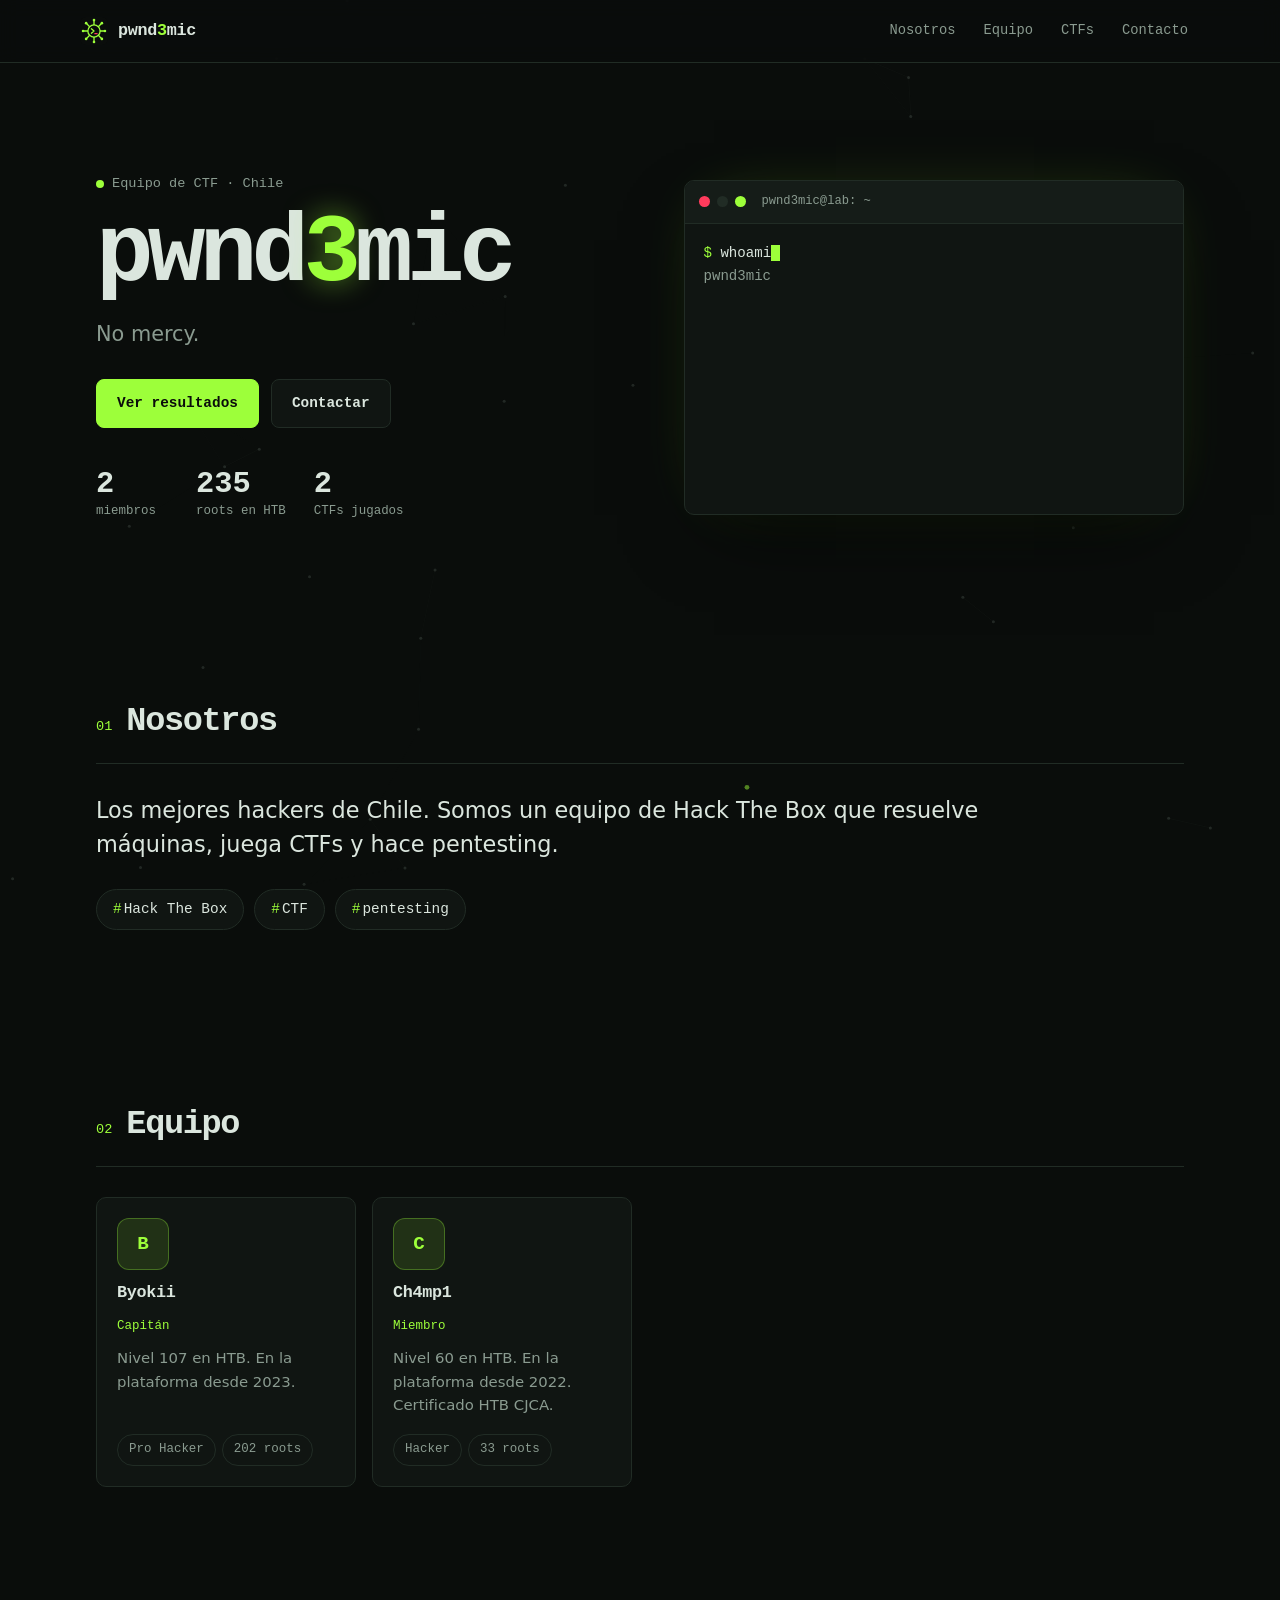
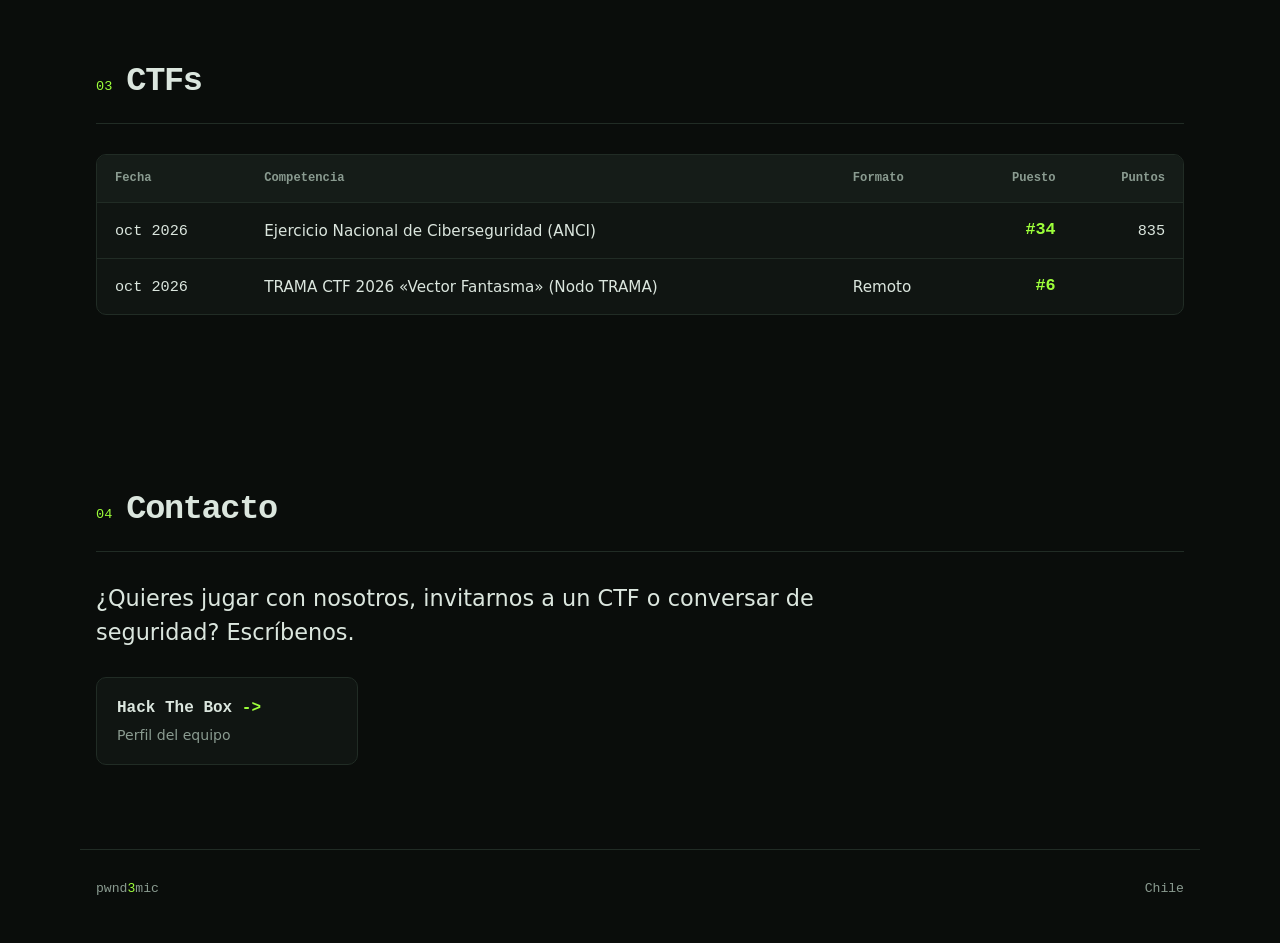
==== index.html @ 83a63212 "Sitio inicial del equipo pwnd3mic Co-Authored-By: Claude Fable 5.2 <noreply@anthropic.com>" ====
<!doctype html>
<html lang="es">
<head>
  <meta charset="utf-8">
  <meta name="viewport" content="width=device-width, initial-scale=1">
  <title>pwnd3mic | Equipo de CTF y pentesting</title>
  <meta name="description" content="pwnd3mic, equipo de CTF y pentesting. Resultados, writeups y miembros.">
  <meta name="theme-color" content="#0a0d0b">
  <link rel="icon" href="assets/logo.svg" type="image/svg+xml">
  <link rel="stylesheet" href="css/style.css">
</head>
<body>
  <a class="skip" href="#contenido">Saltar al contenido</a>
  <canvas id="red" aria-hidden="true"></canvas>

  <header class="barra">
    <a class="marca" href="#inicio" aria-label="pwnd3mic, inicio">
      <img src="assets/logo.svg" alt="" width="28" height="28">
      <span>pwnd<em>3</em>mic</span>
    </a>
    <button class="menu-btn" aria-expanded="false" aria-controls="nav" aria-label="Abrir menú">
      <span></span><span></span><span></span>
    </button>
    <nav id="nav" aria-label="Principal">
      <a href="#nosotros">Nosotros</a>
      <a href="#equipo">Equipo</a>
      <a href="#ctfs">CTFs</a>
      <a href="#writeups">Writeups</a>
      <a href="#contacto">Contacto</a>
    </nav>
  </header>

  <main id="contenido">
    <section class="portada" id="inicio">
      <div class="portada-texto">
        <p class="pre"><span class="punto"></span> <span id="origen">Equipo de CTF</span></p>
        <h1>pwnd<em>3</em>mic</h1>
        <p class="lema" id="lema"></p>
        <div class="acciones">
          <a class="btn btn-primario" href="#writeups">Leer writeups</a>
          <a class="btn" href="#contacto">Contactar</a>
        </div>
        <dl class="cifras" id="cifras"></dl>
      </div>

      <div class="terminal" role="img" aria-label="Terminal animada que presenta al equipo">
        <div class="terminal-barra">
          <i></i><i></i><i></i>
          <span>pwnd3mic@lab: ~</span>
        </div>
        <pre id="terminal" aria-hidden="true"></pre>
      </div>
    </section>

    <section id="nosotros" class="bloque">
      <header class="titulo">
        <span class="num">01</span>
        <h2>Nosotros</h2>
      </header>
      <div class="nosotros">
        <p class="grande" id="descripcion"></p>
        <ul class="categorias" id="categorias"></ul>
      </div>
    </section>

    <section id="equipo" class="bloque">
      <header class="titulo">
        <span class="num">02</span>
        <h2>Equipo</h2>
      </header>
      <div class="rejilla" id="miembros"></div>
    </section>

    <section id="ctfs" class="bloque">
      <header class="titulo">
        <span class="num">03</span>
        <h2>CTFs</h2>
      </header>
      <div class="tabla-caja">
        <table>
          <thead>
            <tr>
              <th scope="col">Fecha</th>
              <th scope="col">Competencia</th>
              <th scope="col">Formato</th>
              <th scope="col" class="der">Puesto</th>
              <th scope="col" class="der">Puntos</th>
            </tr>
          </thead>
          <tbody id="tabla-ctfs"></tbody>
        </table>
      </div>
    </section>

    <section id="writeups" class="bloque">
      <header class="titulo">
        <span class="num">04</span>
        <h2>Writeups</h2>
      </header>
      <div class="filtros" id="filtros" role="group" aria-label="Filtrar por categoría"></div>
      <div class="rejilla rejilla-ancha" id="lista-writeups"></div>
    </section>

    <section id="contacto" class="bloque">
      <header class="titulo">
        <span class="num">05</span>
        <h2>Contacto</h2>
      </header>
      <p class="grande">¿Quieres jugar con nosotros, invitarnos a un CTF o conversar de seguridad? Escríbenos.</p>
      <div class="enlaces" id="enlaces"></div>
    </section>
  </main>

  <footer class="pie">
    <span>pwnd<em>3</em>mic</span>
    <span id="pie-info"></span>
  </footer>

  <script src="js/data.js"></script>
  <script src="js/main.js"></script>
</body>
</html>
---- css/style.css ----
:root {
  --fondo: #0a0d0b;
  --capa: #101512;
  --capa-2: #151c18;
  --linea: #212c25;
  --texto: #dbe6de;
  --tenue: #8a9b90;
  --acento: #9dff3a;
  --acento-suave: rgba(157, 255, 58, 0.12);
  --alerta: #ff3b5c;
  --mono: ui-monospace, "Cascadia Code", "JetBrains Mono", Consolas, "Liberation Mono", monospace;
  --sans: system-ui, -apple-system, "Segoe UI", Roboto, sans-serif;
  --ancho: 1120px;
  --radio: 10px;
}

*, *::before, *::after { box-sizing: border-box; }

html { scroll-behavior: smooth; scroll-padding-top: 76px; }

body {
  margin: 0;
  background: var(--fondo);
  color: var(--texto);
  font-family: var(--sans);
  font-size: 16px;
  line-height: 1.6;
  -webkit-font-smoothing: antialiased;
  overflow-x: hidden;
}

[hidden] { display: none !important; }
a { color: inherit; }
em { font-style: normal; color: var(--acento); }
:focus-visible { outline: 2px solid var(--acento); outline-offset: 3px; border-radius: 4px; }
::selection { background: var(--acento); color: var(--fondo); }

.skip {
  position: absolute; left: -999px; top: 8px; z-index: 100;
  background: var(--acento); color: var(--fondo); padding: 8px 14px; border-radius: 6px;
}
.skip:focus { left: 8px; }

#red {
  position: fixed; inset: 0; width: 100%; height: 100%;
  z-index: -1; opacity: 0.55; pointer-events: none;
}

/* Barra superior */
.barra {
  position: sticky; top: 0; z-index: 50;
  display: flex; align-items: center; justify-content: space-between; gap: 16px;
  padding: 12px max(16px, calc((100vw - var(--ancho)) / 2));
  background: rgba(10, 13, 11, 0.82);
  backdrop-filter: blur(10px);
  border-bottom: 1px solid var(--linea);
}
.marca {
  display: inline-flex; align-items: center; gap: 10px;
  font-family: var(--mono); font-weight: 700; font-size: 1.05rem;
  text-decoration: none; letter-spacing: -0.02em;
}
.barra nav { display: flex; gap: 4px; }
.barra nav a {
  font-family: var(--mono); font-size: 0.86rem; color: var(--tenue);
  text-decoration: none; padding: 8px 12px; border-radius: 6px;
  transition: color 0.15s, background 0.15s;
}
.barra nav a:hover, .barra nav a.activo { color: var(--acento); background: var(--acento-suave); }
.menu-btn {
  display: none; width: 40px; height: 40px; padding: 10px;
  background: none; border: 1px solid var(--linea); border-radius: 8px; cursor: pointer;
  flex-direction: column; justify-content: space-between;
}
.menu-btn span { display: block; height: 2px; background: var(--texto); border-radius: 2px; }

/* Portada */
.portada {
  max-width: var(--ancho); margin: 0 auto;
  padding: clamp(48px, 9vw, 110px) 16px clamp(48px, 7vw, 90px);
  display: grid; grid-template-columns: minmax(0, 1.05fr) minmax(0, 1fr);
  gap: clamp(28px, 5vw, 64px); align-items: center;
}
.pre {
  font-family: var(--mono); font-size: 0.85rem; color: var(--tenue);
  margin: 0 0 14px; display: flex; align-items: center; gap: 8px;
}
.punto {
  width: 8px; height: 8px; border-radius: 50%; background: var(--acento);
  box-shadow: 0 0 0 0 rgba(157, 255, 58, 0.6); animation: pulso 2.2s infinite;
}
@keyframes pulso {
  70% { box-shadow: 0 0 0 10px rgba(157, 255, 58, 0); }
  100% { box-shadow: 0 0 0 0 rgba(157, 255, 58, 0); }
}
h1 {
  font-family: var(--mono); font-weight: 800;
  font-size: clamp(2.9rem, 9.5vw, 6rem);
  line-height: 0.95; letter-spacing: -0.06em; margin: 0;
  text-wrap: balance;
}
h1 em { text-shadow: 0 0 28px rgba(157, 255, 58, 0.55); }
.lema { font-size: clamp(1.05rem, 2.2vw, 1.3rem); color: var(--tenue); margin: 18px 0 28px; max-width: 34ch; }

.acciones { display: flex; flex-wrap: wrap; gap: 12px; }
.btn {
  font-family: var(--mono); font-size: 0.9rem; font-weight: 600;
  text-decoration: none; padding: 12px 20px; border-radius: 8px;
  border: 1px solid var(--linea); background: var(--capa);
  transition: transform 0.15s, border-color 0.15s, background 0.15s;
}
.btn:hover { border-color: var(--acento); transform: translateY(-2px); }
.btn-primario { background: var(--acento); color: var(--fondo); border-color: var(--acento); }
.btn-primario:hover { background: #b6ff6b; }

.cifras { display: flex; flex-wrap: wrap; gap: 28px; margin: 40px 0 0; }
.cifras div { min-width: 72px; }
.cifras dt { font-family: var(--mono); font-size: 0.78rem; color: var(--tenue); order: 2; }
.cifras dd { margin: 0; font-family: var(--mono); font-size: 1.9rem; font-weight: 700; line-height: 1.1; font-variant-numeric: tabular-nums; }
.cifras div { display: flex; flex-direction: column; }

/* Terminal */
.terminal {
  background: var(--capa); border: 1px solid var(--linea); border-radius: var(--radio);
  box-shadow: 0 30px 80px -30px rgba(0, 0, 0, 0.9), 0 0 60px -30px rgba(157, 255, 58, 0.35);
  overflow: hidden; min-width: 0;
}
.terminal-barra {
  display: flex; align-items: center; gap: 7px; padding: 11px 14px;
  border-bottom: 1px solid var(--linea); background: var(--capa-2);
}
.terminal-barra i { width: 11px; height: 11px; border-radius: 50%; background: var(--linea); }
.terminal-barra i:first-child { background: var(--alerta); }
.terminal-barra i:nth-child(3) { background: var(--acento); }
.terminal-barra span { font-family: var(--mono); font-size: 0.76rem; color: var(--tenue); margin-left: 8px; }
.terminal pre {
  margin: 0; padding: 18px; min-height: 290px;
  font-family: var(--mono); font-size: 0.88rem; line-height: 1.7;
  white-space: pre-wrap; overflow-wrap: anywhere;
}
.terminal .p { color: var(--acento); }
.terminal .o { color: var(--tenue); }
.cursor {
  display: inline-block; width: 0.6em; height: 1.1em; vertical-align: text-bottom;
  background: var(--acento); animation: parpadeo 1s steps(1) infinite;
}
@keyframes parpadeo { 50% { opacity: 0; } }

/* Secciones */
.bloque { max-width: var(--ancho); margin: 0 auto; padding: clamp(44px, 7vw, 84px) 16px; }
.titulo { display: flex; align-items: baseline; gap: 14px; margin-bottom: 30px; border-bottom: 1px solid var(--linea); padding-bottom: 14px; }
.titulo .num { font-family: var(--mono); font-size: 0.85rem; color: var(--acento); }
h2 { font-family: var(--mono); font-size: clamp(1.5rem, 3.6vw, 2.1rem); letter-spacing: -0.04em; margin: 0; }
.grande { font-size: clamp(1.1rem, 2.3vw, 1.4rem); line-height: 1.5; max-width: 62ch; margin: 0 0 28px; text-wrap: pretty; }

.categorias { list-style: none; padding: 0; margin: 0; display: flex; flex-wrap: wrap; gap: 10px; }
.chip {
  font-family: var(--mono); font-size: 0.78rem; padding: 5px 11px; border-radius: 999px;
  border: 1px solid var(--linea); color: var(--tenue); background: var(--capa);
}
.categorias .chip { font-size: 0.9rem; padding: 8px 16px; color: var(--texto); }
.categorias .chip::before { content: "#"; color: var(--acento); margin-right: 2px; }

.rejilla { display: grid; grid-template-columns: repeat(auto-fill, minmax(230px, 1fr)); gap: 16px; }
.rejilla-ancha { grid-template-columns: repeat(auto-fill, minmax(min(100%, 300px), 1fr)); }

.tarjeta {
  position: relative; display: flex; flex-direction: column; gap: 10px;
  background: var(--capa); border: 1px solid var(--linea); border-radius: var(--radio);
  padding: 20px; text-decoration: none; min-width: 0;
  transition: transform 0.18s, border-color 0.18s;
}
a.tarjeta:hover, .tarjeta.viva:hover { transform: translateY(-3px); border-color: var(--acento); }
.tarjeta h3 { font-family: var(--mono); font-size: 1.05rem; margin: 0; letter-spacing: -0.02em; overflow-wrap: anywhere; }
.tarjeta p { margin: 0; color: var(--tenue); font-size: 0.93rem; }
.tarjeta .meta { font-family: var(--mono); font-size: 0.76rem; color: var(--tenue); }
.tarjeta .chips { display: flex; flex-wrap: wrap; gap: 6px; margin-top: auto; padding-top: 6px; }

.avatar {
  width: 52px; height: 52px; border-radius: 12px; display: grid; place-items: center;
  font-family: var(--mono); font-weight: 700; font-size: 1.2rem;
  color: var(--acento); background: var(--acento-suave); border: 1px solid rgba(157, 255, 58, 0.3);
}
.rol { font-family: var(--mono); font-size: 0.78rem; color: var(--acento); }

.ejemplo {
  position: absolute; top: 12px; right: 12px;
  font-family: var(--mono); font-size: 0.68rem; padding: 2px 8px; border-radius: 999px;
  color: var(--alerta); border: 1px dashed rgba(255, 59, 92, 0.6);
}
td .ejemplo { position: static; margin-left: 8px; }

/* Tabla */
.tabla-caja { border: 1px solid var(--linea); border-radius: var(--radio); overflow-x: auto; background: var(--capa); }
table { width: 100%; border-collapse: collapse; min-width: 560px; }
th, td { padding: 14px 18px; text-align: left; border-bottom: 1px solid var(--linea); }
th { font-family: var(--mono); font-size: 0.76rem; font-weight: 600; color: var(--tenue); background: var(--capa-2); }
td { font-size: 0.95rem; }
tbody tr:last-child td { border-bottom: 0; }
tbody tr:hover { background: var(--capa-2); }
.der { text-align: right; }
td.mono, td.der { font-family: var(--mono); font-variant-numeric: tabular-nums; }
.puesto b { color: var(--acento); font-size: 1.05rem; }
.puesto small { color: var(--tenue); }

/* Filtros */
.filtros { display: flex; flex-wrap: wrap; gap: 8px; margin-bottom: 22px; }
.filtros button {
  font-family: var(--mono); font-size: 0.82rem; padding: 7px 14px; border-radius: 999px;
  border: 1px solid var(--linea); background: var(--capa); color: var(--tenue); cursor: pointer;
  transition: color 0.15s, border-color 0.15s, background 0.15s;
}
.filtros button:hover { color: var(--texto); border-color: var(--tenue); }
.filtros button[aria-pressed="true"] { color: var(--fondo); background: var(--acento); border-color: var(--acento); }

.dif-fácil { color: var(--acento); }
.dif-media { color: #ffd23f; }
.dif-difícil { color: var(--alerta); }

/* Contacto */
.enlaces { display: grid; grid-template-columns: repeat(auto-fill, minmax(220px, 1fr)); gap: 14px; }
.enlace {
  display: flex; flex-direction: column; gap: 2px; padding: 18px 20px;
  background: var(--capa); border: 1px solid var(--linea); border-radius: var(--radio);
  text-decoration: none; transition: border-color 0.18s, transform 0.18s;
}
a.enlace:hover { border-color: var(--acento); transform: translateY(-3px); }
.enlace strong { font-family: var(--mono); }
.enlace strong::after { content: " ->"; color: var(--acento); }
.enlace span { color: var(--tenue); font-size: 0.88rem; }
.enlace.pendiente { opacity: 0.55; border-style: dashed; }
.enlace.pendiente strong::after { content: ""; }

.vacio { color: var(--tenue); font-family: var(--mono); font-size: 0.9rem; }

.pie {
  max-width: var(--ancho); margin: 0 auto; padding: 28px 16px 44px;
  display: flex; flex-wrap: wrap; justify-content: space-between; gap: 10px;
  border-top: 1px solid var(--linea); font-family: var(--mono); font-size: 0.82rem; color: var(--tenue);
}

/* Aparición al hacer scroll */
.aparece { opacity: 0; transform: translateY(18px); transition: opacity 0.6s, transform 0.6s; }
.aparece.visto { opacity: 1; transform: none; }

@media (max-width: 820px) {
  .portada { grid-template-columns: 1fr; }
  .terminal pre { min-height: 250px; font-size: 0.82rem; }
  .menu-btn { display: flex; }
  .barra nav {
    display: none; position: absolute; top: 100%; left: 0; right: 0;
    flex-direction: column; padding: 10px 16px 16px;
    background: var(--fondo); border-bottom: 1px solid var(--linea);
  }
  .barra nav.abierto { display: flex; }
  .barra nav a { padding: 12px; font-size: 0.95rem; }
}

@media (prefers-reduced-motion: reduce) {
  html { scroll-behavior: auto; }
  *, *::before, *::after { animation: none !important; transition: none !important; }
  .aparece { opacity: 1; transform: none; }
}
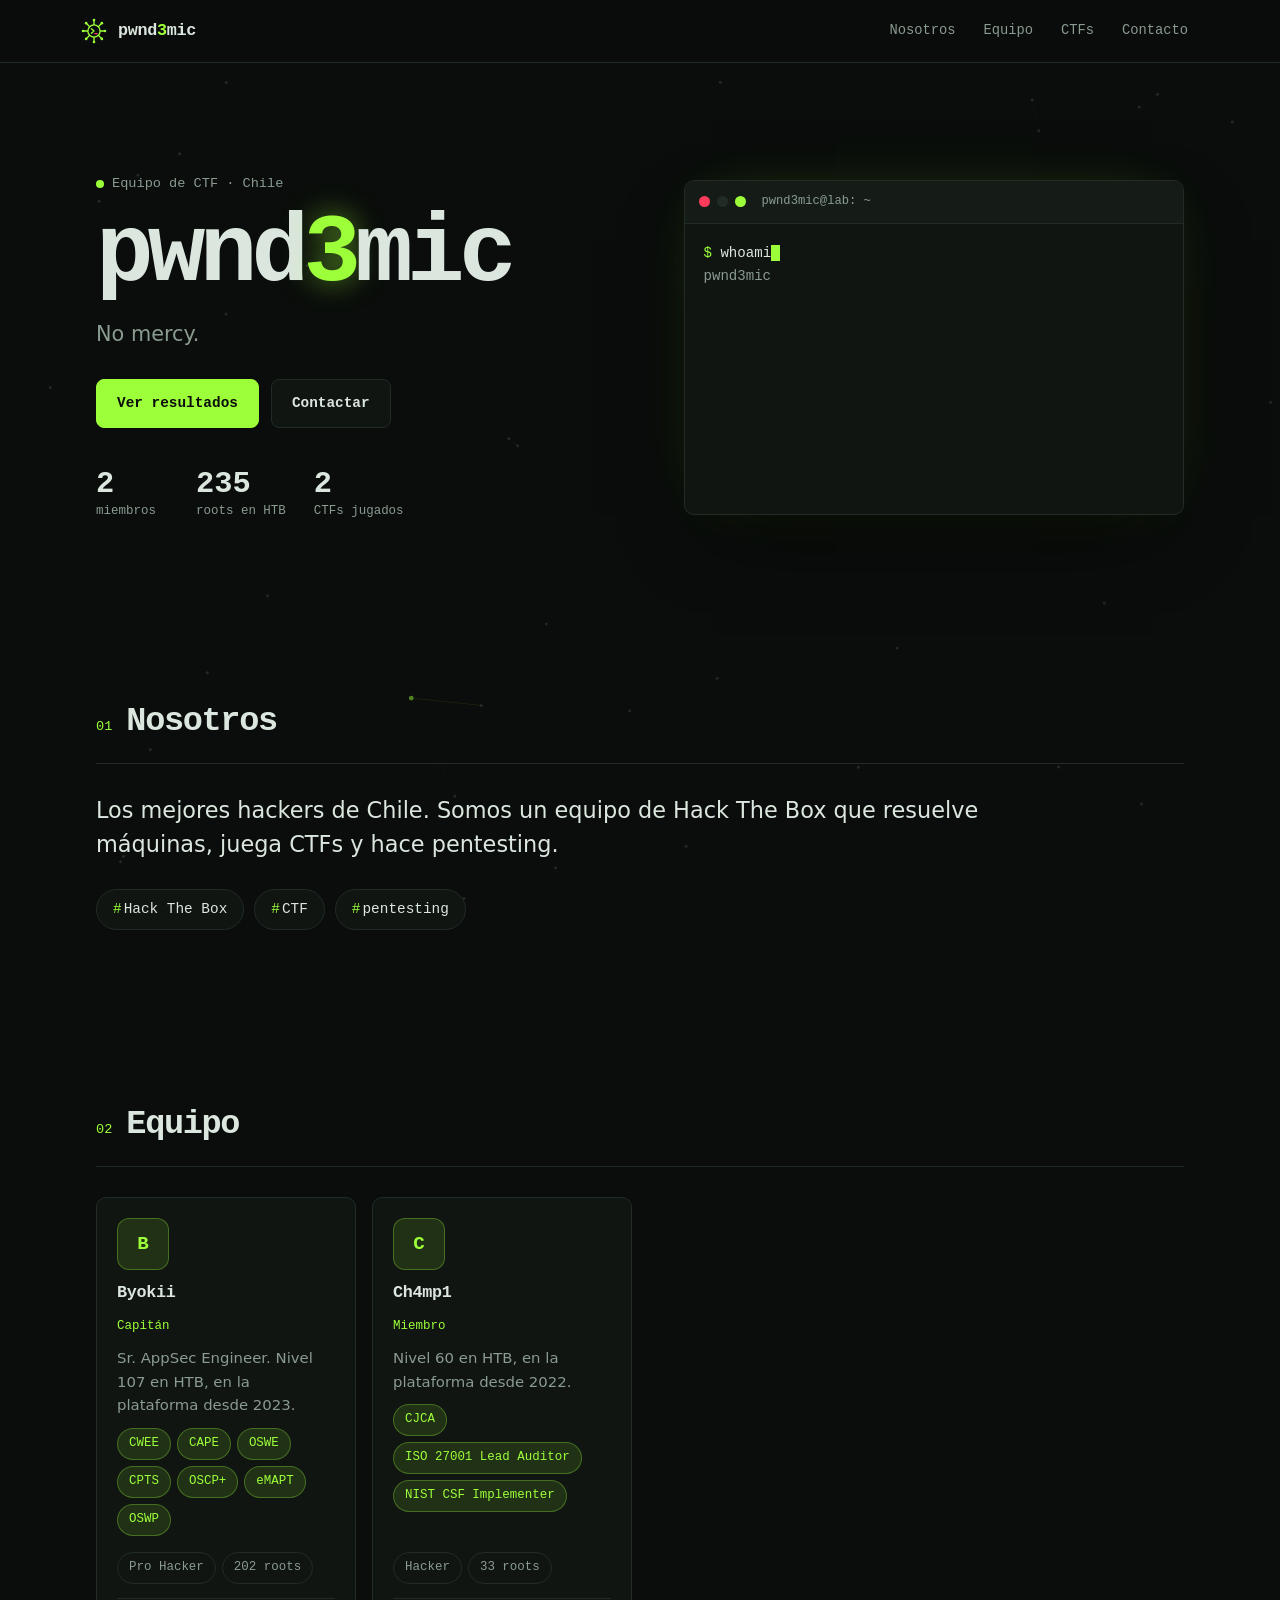
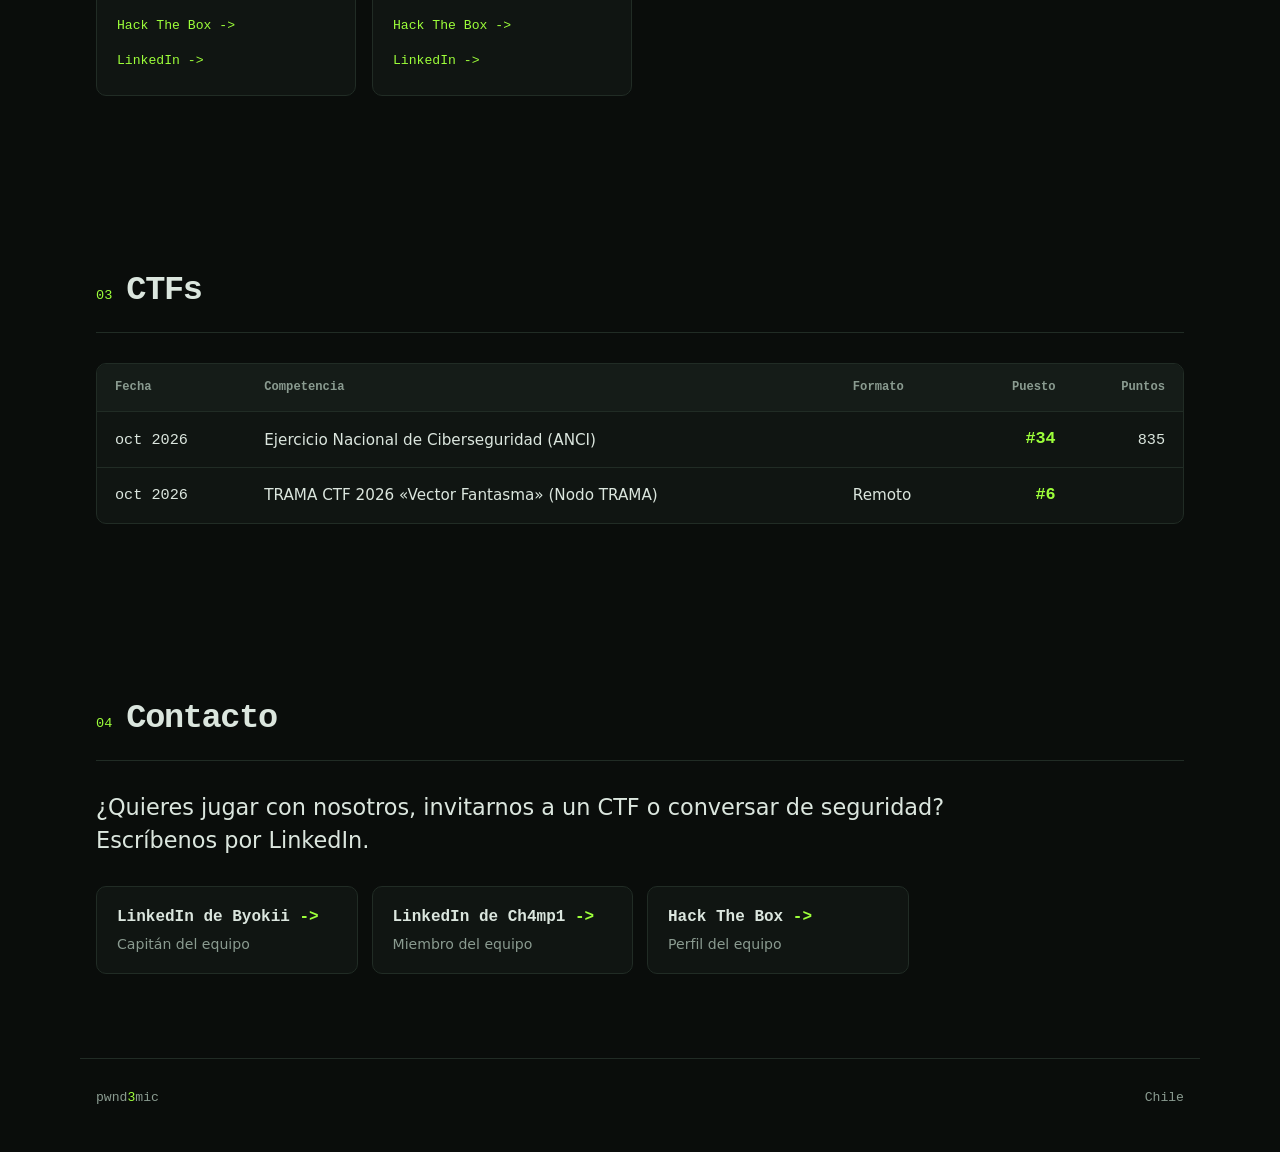
==== commit f27436ed: "Usa LinkedIn como via de contacto Co-Authored-By: Claude Fable 5.2 <noreply@anthropic.com>" ====
--- a/index.html
+++ b/index.html
@@ -106,7 +106,7 @@
         <span class="num">05</span>
         <h2>Contacto</h2>
       </header>
-      <p class="grande">¿Quieres jugar con nosotros, invitarnos a un CTF o conversar de seguridad? Escríbenos.</p>
+      <p class="grande">¿Quieres jugar con nosotros, invitarnos a un CTF o conversar de seguridad? Escríbenos por LinkedIn.</p>
       <div class="enlaces" id="enlaces"></div>
     </section>
   </main>
--- a/css/style.css
+++ b/css/style.css
@@ -176,6 +176,15 @@
 .tarjeta .meta { font-family: var(--mono); font-size: 0.76rem; color: var(--tenue); }
 .tarjeta .chips { display: flex; flex-wrap: wrap; gap: 6px; margin-top: auto; padding-top: 6px; }
 
+.tarjeta .chips + .perfiles { margin-top: 4px; }
+.perfiles { display: flex; flex-wrap: wrap; gap: 6px 16px; padding-top: 12px; border-top: 1px solid var(--linea); }
+.perfiles a { font-family: var(--mono); font-size: 0.82rem; color: var(--acento); text-decoration: none; padding: 4px 0; }
+.perfiles a::after { content: " ->"; }
+.perfiles a:hover { text-decoration: underline; }
+
+.certs { display: flex; flex-wrap: wrap; gap: 6px; }
+.chip.cert { color: var(--acento); border-color: rgba(157, 255, 58, 0.3); background: var(--acento-suave); }
+
 .avatar {
   width: 52px; height: 52px; border-radius: 12px; display: grid; place-items: center;
   font-family: var(--mono); font-weight: 700; font-size: 1.2rem;
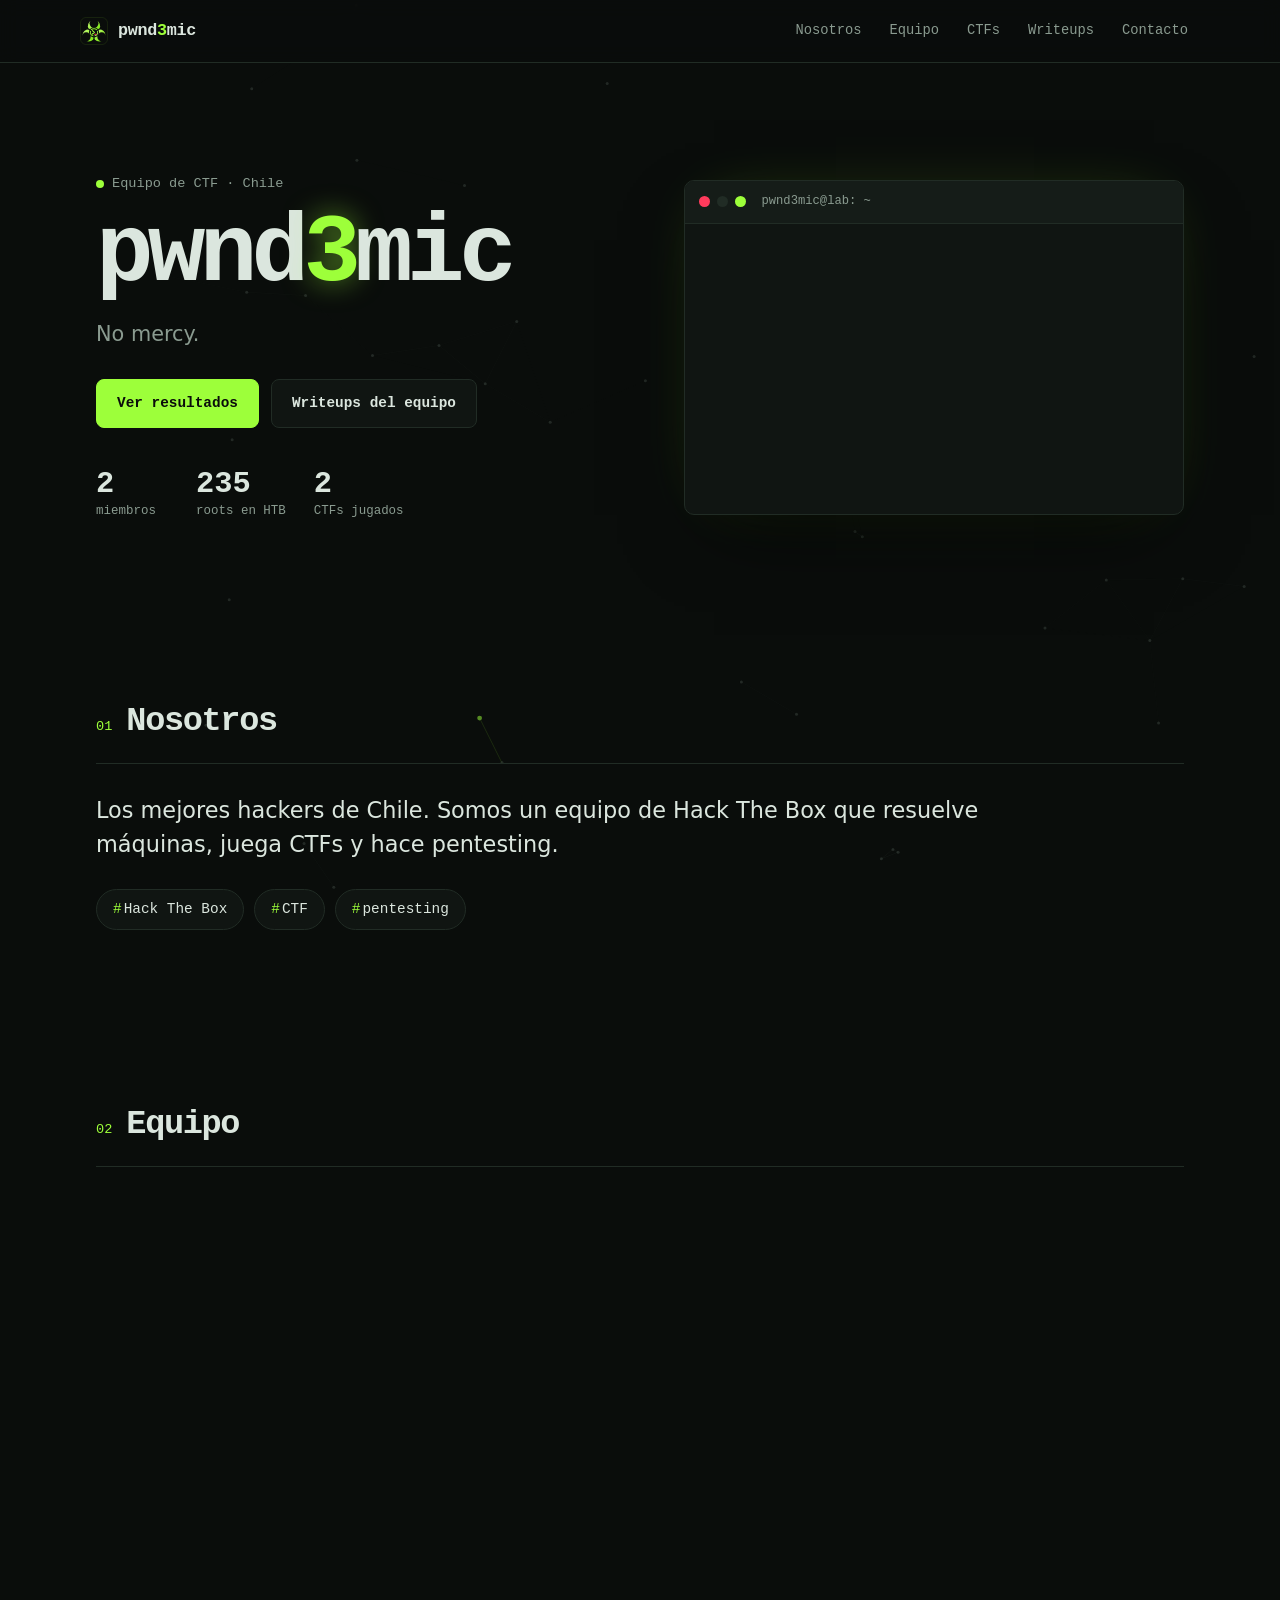
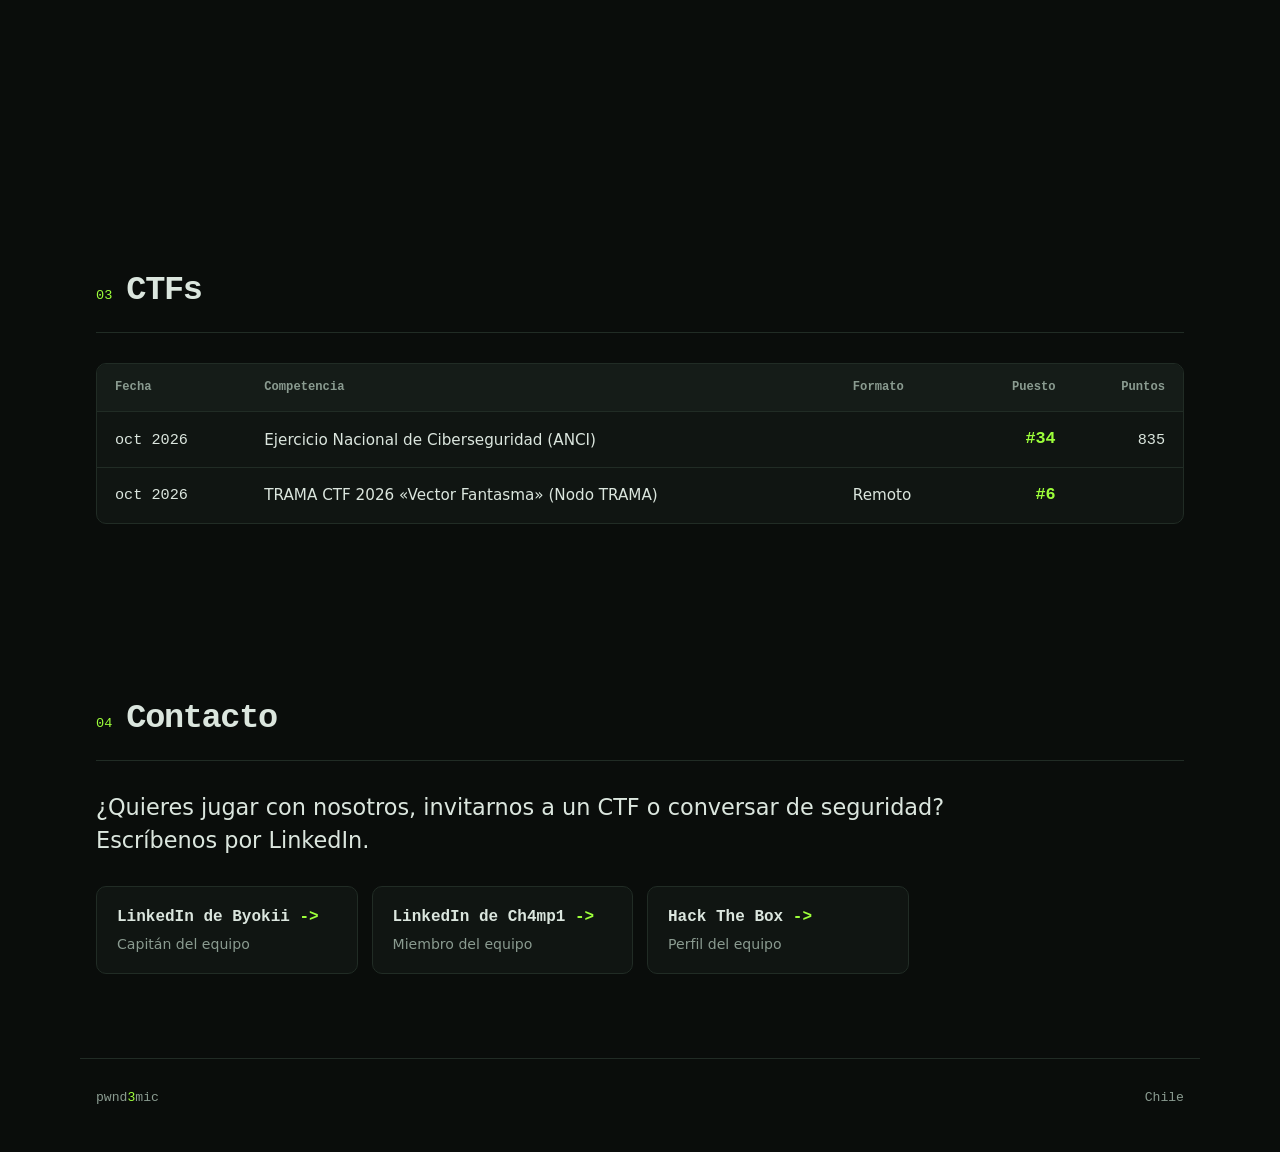
==== commit 9399b664: "Logo nuevo y seccion de writeups cifrada con contrasena Los writeups se escriben en privado/ (ignora" ====
--- a/index.html
+++ b/index.html
@@ -5,6 +5,7 @@
   <meta name="viewport" content="width=device-width, initial-scale=1">
   <title>pwnd3mic | Equipo de CTF y pentesting</title>
   <meta name="description" content="pwnd3mic, equipo de CTF y pentesting. Resultados, writeups y miembros.">
+  <meta http-equiv="Content-Security-Policy" content="default-src 'none'; script-src 'self'; style-src 'self'; img-src 'self'; base-uri 'none'; form-action 'none'">
   <meta name="theme-color" content="#0a0d0b">
   <link rel="icon" href="assets/logo.svg" type="image/svg+xml">
   <link rel="stylesheet" href="css/style.css">
@@ -25,7 +26,7 @@
       <a href="#nosotros">Nosotros</a>
       <a href="#equipo">Equipo</a>
       <a href="#ctfs">CTFs</a>
-      <a href="#writeups">Writeups</a>
+      <a href="writeups.html">Writeups</a>
       <a href="#contacto">Contacto</a>
     </nav>
   </header>
@@ -37,8 +38,8 @@
         <h1>pwnd<em>3</em>mic</h1>
         <p class="lema" id="lema"></p>
         <div class="acciones">
-          <a class="btn btn-primario" href="#writeups">Leer writeups</a>
-          <a class="btn" href="#contacto">Contactar</a>
+          <a class="btn btn-primario" href="#ctfs">Ver resultados</a>
+          <a class="btn" href="writeups.html">Writeups del equipo</a>
         </div>
         <dl class="cifras" id="cifras"></dl>
       </div>
@@ -92,15 +93,6 @@
       </div>
     </section>
 
-    <section id="writeups" class="bloque">
-      <header class="titulo">
-        <span class="num">04</span>
-        <h2>Writeups</h2>
-      </header>
-      <div class="filtros" id="filtros" role="group" aria-label="Filtrar por categoría"></div>
-      <div class="rejilla rejilla-ancha" id="lista-writeups"></div>
-    </section>
-
     <section id="contacto" class="bloque">
       <header class="titulo">
         <span class="num">05</span>
--- a/css/style.css
+++ b/css/style.css
@@ -270,3 +270,59 @@
   *, *::before, *::after { animation: none !important; transition: none !important; }
   .aparece { opacity: 1; transform: none; }
 }
+
+/* Página de writeups privados */
+.barra nav.fijo { display: flex; position: static; flex-direction: row; padding: 0; background: none; border: 0; }
+.writeups-pagina { min-height: 70vh; }
+.h2 { font-size: clamp(1.5rem, 3.6vw, 2.1rem); letter-spacing: -0.04em; line-height: 1.2; }
+.titulo .btn-chico { margin-left: auto; align-self: center; }
+.btn-chico { padding: 7px 14px; font-size: 0.8rem; cursor: pointer; color: var(--tenue); }
+
+.candado {
+  max-width: 440px; margin: clamp(24px, 8vh, 80px) auto 0; text-align: center;
+  display: flex; flex-direction: column; align-items: center; gap: 14px;
+}
+.candado h1 { font-size: clamp(2rem, 7vw, 2.8rem); letter-spacing: -0.05em; }
+.candado p { margin: 0; color: var(--tenue); }
+.candado form { width: 100%; margin-top: 10px; text-align: left; }
+.candado label { display: block; font-family: var(--mono); font-size: 0.8rem; color: var(--tenue); margin-bottom: 6px; }
+.campo { display: flex; gap: 10px; }
+.campo input {
+  flex: 1; min-width: 0; padding: 12px 14px; border-radius: 8px;
+  border: 1px solid var(--linea); background: var(--capa); color: var(--texto);
+  font-family: var(--mono); font-size: 1rem;
+}
+.campo input:focus { outline: none; border-color: var(--acento); box-shadow: 0 0 0 3px var(--acento-suave); }
+.campo button { cursor: pointer; }
+.campo button:disabled { opacity: 0.6; cursor: progress; transform: none; }
+.aviso { min-height: 1.5em; margin-top: 10px !important; font-family: var(--mono); font-size: 0.85rem; color: var(--alerta) !important; }
+
+.lector { max-width: 780px; margin: 0 auto; }
+.volver { font-family: var(--mono); font-size: 0.85rem; color: var(--acento); text-decoration: none; }
+.volver:hover { text-decoration: underline; }
+#lector-cabecera { margin: 22px 0 30px; padding-bottom: 22px; border-bottom: 1px solid var(--linea); display: flex; flex-direction: column; gap: 12px; }
+#lector-cabecera h1 { font-size: clamp(1.8rem, 5vw, 2.6rem); letter-spacing: -0.04em; line-height: 1.1; overflow-wrap: anywhere; }
+#lector-cabecera .meta { font-family: var(--mono); font-size: 0.8rem; color: var(--tenue); }
+#lector-cabecera .chips { display: flex; flex-wrap: wrap; gap: 6px; }
+
+.prosa { font-size: 1.02rem; line-height: 1.75; overflow-wrap: anywhere; }
+.prosa > * { margin: 0 0 1.1em; }
+.prosa h2, .prosa h3, .prosa h4, .prosa h5 { font-family: var(--mono); letter-spacing: -0.03em; line-height: 1.25; margin-top: 1.9em; }
+.prosa h2 { font-size: 1.45rem; }
+.prosa h3 { font-size: 1.15rem; color: var(--acento); }
+.prosa h4, .prosa h5 { font-size: 1rem; }
+.prosa em { font-style: italic; color: inherit; }
+.prosa a { color: var(--acento); }
+.prosa ul, .prosa ol { padding-left: 1.4em; }
+.prosa li { margin-bottom: 0.35em; }
+.prosa li::marker { color: var(--acento); }
+.prosa code { font-family: var(--mono); font-size: 0.88em; background: var(--capa-2); border: 1px solid var(--linea); border-radius: 5px; padding: 0.1em 0.4em; }
+.prosa pre { background: var(--capa); border: 1px solid var(--linea); border-radius: var(--radio); padding: 16px 18px; overflow-x: auto; line-height: 1.6; }
+.prosa pre code { background: none; border: 0; padding: 0; font-size: 0.86rem; white-space: pre; overflow-wrap: normal; }
+.prosa blockquote { border-left: 3px solid var(--acento); padding: 4px 0 4px 16px; color: var(--tenue); }
+.prosa img { display: block; max-width: 100%; height: auto; border: 1px solid var(--linea); border-radius: var(--radio); }
+.prosa hr { border: 0; border-top: 1px solid var(--linea); margin: 2em 0; }
+
+@media (max-width: 480px) {
+  .campo { flex-direction: column; }
+}
